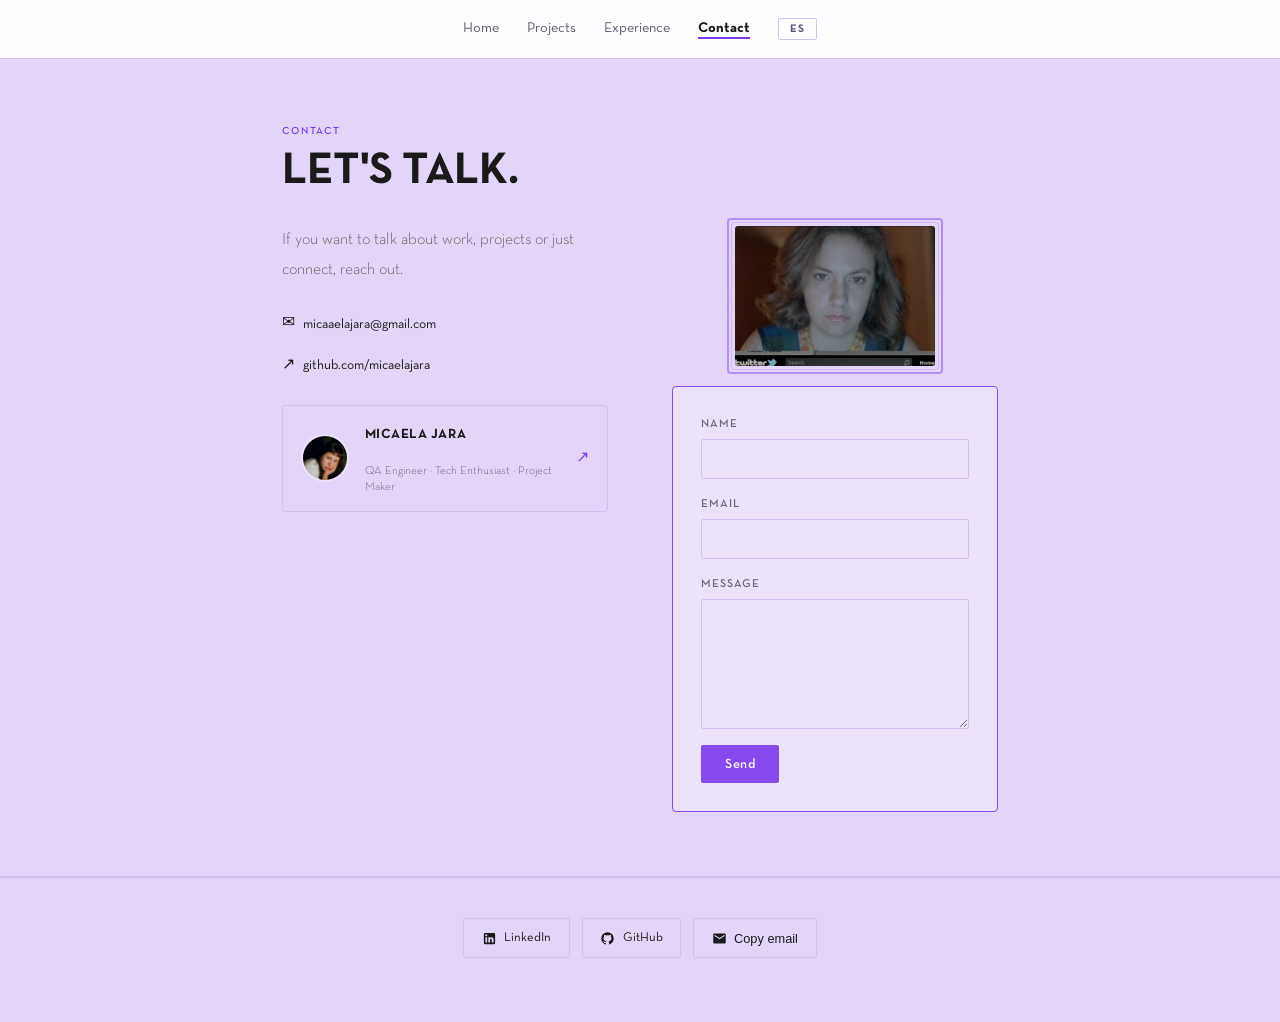
==== contacto/index.html @ 7b8012fb "Pasa a URLs limpias sin .html (/proyectos/, /experiencia/, /contacto/) Mueve cada página interna a s" ====
<!doctype html>
<html lang="es">
  <head>
    <meta charset="UTF-8" />
    <meta name="viewport" content="width=device-width, initial-scale=1.0" />
    <title>Contacto · Micaela Jara</title>
    <meta name="description" content="Contacto de Micaela Jara, QA Engineer disponible para trabajar." />

    <!-- Open Graph / LinkedIn -->
    <meta property="og:type" content="website" />
    <meta property="og:url" content="https://micaelajara.github.io/contacto/" />
    <meta property="og:title" content="Contacto · Micaela Jara" />
    <meta property="og:description" content="Formas de contacto de Micaela Jara, QA Engineer." />
    <meta property="og:image" content="https://micaelajara.github.io/img/preview.png" />
    <meta property="og:image:width" content="1200" />
    <meta property="og:image:height" content="630" />

    <!-- Twitter Card -->
    <meta name="twitter:card" content="summary_large_image" />
    <meta name="twitter:title" content="Contacto · Micaela Jara" />
    <meta name="twitter:description" content="Formas de contacto de Micaela Jara, QA Engineer." />
    <meta name="twitter:image" content="https://micaelajara.github.io/img/preview.png" />

    <!-- Google tag (gtag.js) -->
    <script
      async
      src="https://www.googletagmanager.com/gtag/js?id=G-QLTYKBB8N1"
    ></script>
    <script>
      window.dataLayer = window.dataLayer || [];
      function gtag() {
        dataLayer.push(arguments);
      }
      gtag("js", new Date());
      gtag("config", "G-QLTYKBB8N1");
    </script>

    <link rel="icon" type="image/svg+xml" href="/favicon.svg" />
    <link rel="manifest" href="/manifest.json" />
    <meta name="theme-color" content="#7c3aed" />
    <link rel="stylesheet" href="/styles.css" />
  </head>
  <body>
    <nav>
      <button class="hamburger" id="hamburger" aria-label="Menú">
        <span></span><span></span><span></span>
      </button>
      <ul class="nav-links" id="nav-links">
        <li>
          <a href="/" data-es="Home" data-en="Home" 
            >Home</a
          >
        </li>
        <li>
          <a
            href="/proyectos/"
            data-es="Proyectos"
            data-en="Projects"
            >Proyectos</a
          >
        </li>
        <li>
          <a
            href="/experiencia/"
            data-es="Experiencia"
            data-en="Experience"
            >Experiencia</a
          >
        </li>
        <li>
          <a
            href="/contacto/"
            data-es="Contacto"
            data-en="Contact"
            class="active"
            >Contacto</a
          >
        </li>
      </ul>
      <button class="lang-toggle" id="lang-btn">EN</button>
    </nav>
    <section id="contacto">
      <div class="container">
        <p class="section-eyebrow" data-es="Contacto" data-en="Contact">
          Contacto
        </p>
        <h2 class="section-title" data-es="Hablemos." data-en="Let's talk.">
          Hablemos.
        </h2>
        <div class="contact-grid">
          <div class="contact-intro">
            <p
              data-es="Si querés hablar de trabajo, proyectos o simplemente conectar, escribime."
              data-en="If you want to talk about work, projects or just connect, reach out."
            >
              Si querés hablar de trabajo, proyectos o simplemente conectar,
              escribime.
            </p>
            <div class="contact-links">
              <a href="mailto:micaaelajara@gmail.com" class="contact-link">
                <span>✉</span> micaaelajara@gmail.com
              </a>
              <a
                href="https://github.com/micaelajara"
                target="_blank"
                class="contact-link"
              >
                <span>↗</span> github.com/micaelajara
              </a>
            </div>
            <a
              href="https://linkedin.com/in/micaela-jara"
              target="_blank"
              class="li-card"
            >
              <img
                src="/img/micaela.jpg"
                alt="Micaela Jara"
                class="li-card-photo"
              />
              <div class="li-card-info">
                <p class="li-card-name">Micaela Jara</p>
                <p
                  class="li-card-title"
                  data-es="QA Engineer · Tech Enthusiast · Project Maker"
                  data-en="QA Engineer · Tech Enthusiast · Project Maker"
                >
                  QA Engineer · Tech Enthusiast · Project Maker
                </p>
              </div>
              <span class="li-card-arrow">↗</span>
            </a>
          </div>

          <div class="contact-right">
            <div class="projects-deco-wrap contact-deco-wrap">
              <img
                src="/img/hannah2.jpg"
                alt="All adventurous women do."
                class="projects-deco contact-deco"
              />
            </div>
            <form
              class="contact-form"
              id="contact-form"
              action="https://formspree.io/f/xwvdbgdr"
              method="POST"
            >
              <div class="form-group">
                <label
                  class="form-label"
                  for="name"
                  data-es="Nombre"
                  data-en="Name"
                  >Nombre</label
                >
                <input
                  class="form-input"
                  type="text"
                  id="name"
                  name="name"
                  required
                />
              </div>
              <div class="form-group">
                <label class="form-label" for="email">Email</label>
                <input
                  class="form-input"
                  type="email"
                  id="email"
                  name="email"
                  required
                />
              </div>
              <div class="form-group">
                <label
                  class="form-label"
                  for="message"
                  data-es="Mensaje"
                  data-en="Message"
                  >Mensaje</label
                >
                <textarea
                  class="form-textarea"
                  id="message"
                  name="message"
                  required
                ></textarea>
              </div>
              <button
                type="submit"
                class="form-submit"
                data-es="Enviar"
                data-en="Send"
              >
                Enviar
              </button>
              <div class="form-success" id="form-success">
                ¡Mensaje enviado! Te respondo pronto.
              </div>
            </form>
          </div>
          <!-- /contact-right -->
        </div>
      </div>
    </section>
    <hr class="divider" />
    <footer>
      <div class="footer-socials">
        <a
          href="https://linkedin.com/in/micaela-jara"
          target="_blank"
          class="social-btn"
        >
          <svg viewBox="0 0 24 24" fill="currentColor">
            <path
              d="M19 3A2 2 0 0 1 21 5V19A2 2 0 0 1 19 21H5A2 2 0 0 1 3 19V5A2 2 0 0 1 5 3H19M18.5 18.5V13.2A3.26 3.26 0 0 0 15.24 9.94C14.39 9.94 13.4 10.46 12.92 11.24V10.13H10.13V18.5H12.92V13.57A1.32 1.32 0 0 1 14.24 12.25A1.32 1.32 0 0 1 15.56 13.57V18.5H18.5M6.88 8.56A1.68 1.68 0 0 0 8.56 6.88C8.56 5.95 7.81 5.19 6.88 5.19A1.69 1.69 0 0 0 5.19 6.88C5.19 7.81 5.95 8.56 6.88 8.56M8.27 18.5V10.13H5.5V18.5H8.27Z"
            />
          </svg>
          <span>LinkedIn</span>
        </a>
        <a
          href="https://github.com/micaelajara"
          target="_blank"
          class="social-btn"
        >
          <svg viewBox="0 0 24 24" fill="currentColor">
            <path
              d="M12 2A10 10 0 0 0 2 12c0 4.42 2.87 8.17 6.84 9.5.5.08.66-.23.66-.5v-1.69c-2.77.6-3.36-1.34-3.36-1.34-.46-1.16-1.11-1.47-1.11-1.47-.91-.62.07-.6.07-.6 1 .07 1.53 1.03 1.53 1.03.87 1.52 2.34 1.07 2.91.83.09-.65.35-1.09.63-1.34-2.22-.25-4.55-1.11-4.55-4.92 0-1.11.38-2 1.03-2.71-.1-.25-.45-1.29.1-2.64 0 0 .84-.27 2.75 1.02.79-.22 1.65-.33 2.5-.33.85 0 1.71.11 2.5.33 1.91-1.29 2.75-1.02 2.75-1.02.55 1.35.2 2.39.1 2.64.65.71 1.03 1.6 1.03 2.71 0 3.82-2.34 4.66-4.57 4.91.36.31.69.92.69 1.85V21c0 .27.16.59.67.5C19.14 20.16 22 16.42 22 12A10 10 0 0 0 12 2Z"
            />
          </svg>
          <span>GitHub</span>
        </a>
        <button class="social-btn" id="copy-email-btn">
          <svg viewBox="0 0 24 24" fill="currentColor">
            <path
              d="M20 4H4c-1.1 0-2 .9-2 2v12c0 1.1.9 2 2 2h16c1.1 0 2-.9 2-2V6c0-1.1-.9-2-2-2zm0 4l-8 5-8-5V6l8 5 8-5v2z"
            />
          </svg>
          <span data-es="Copiar email" data-en="Copy email">Copiar email</span>
        </button>
      </div>
    </footer>

    <button class="scroll-top" id="scroll-top" aria-label="Volver arriba">
      ↑
    </button>
    <div class="copy-toast" id="copy-toast">¡Copiado!</div>
    <script src="/script.js"></script>
  </body>
</html>
---- styles.css ----
@font-face {
        font-family: "Neutraface Text";
        src: url("fonts/neutraface-text-light.otf") format("opentype");
        font-weight: 300;
        font-style: normal;
        font-display: swap;
      }
      @font-face {
        font-family: "Neutraface Text";
        src: url("fonts/neutraface-text-light-italic.otf") format("opentype");
        font-weight: 300;
        font-style: italic;
        font-display: swap;
      }
      @font-face {
        font-family: "Neutraface Text";
        src: url("fonts/neutraface-text-book.otf") format("opentype");
        font-weight: 400;
        font-style: normal;
        font-display: swap;
      }
      @font-face {
        font-family: "Neutraface Text";
        src: url("fonts/neutraface-text-book-italic.otf") format("opentype");
        font-weight: 400;
        font-style: italic;
        font-display: swap;
      }
      @font-face {
        font-family: "Neutraface Text";
        src: url("fonts/neutraface-text-demi.otf") format("opentype");
        font-weight: 600;
        font-style: normal;
        font-display: swap;
      }
      @font-face {
        font-family: "Neutraface Text";
        src: url("fonts/neutraface-text-demi-italic.otf") format("opentype");
        font-weight: 600;
        font-style: italic;
        font-display: swap;
      }
      @font-face {
        font-family: "Neutraface Text";
        src: url("fonts/neutraface-text-bold.otf") format("opentype");
        font-weight: 700;
        font-style: normal;
        font-display: swap;
      }
      @font-face {
        font-family: "Neutraface Text";
        src: url("fonts/neutraface-text-bold-italic.otf") format("opentype");
        font-weight: 700;
        font-style: italic;
        font-display: swap;
      }

      *,
      *::before,
      *::after {
        box-sizing: border-box;
        margin: 0;
        padding: 0;
      }

      :root {
        --bg: #e3d5f7;
        --bg-card: transparent;
        --text: #1a1a1a;
        --text-muted: #5f5870;
        --accent: #7c3aed;
        --accent-light: #ede4fb;
        --border: #d3bff0;
        --display: "Neutraface Text", system-ui, sans-serif;
        --sans: "Neutraface Text", system-ui, sans-serif;
      }

      html {
        scroll-behavior: smooth;
      }

      body {
        font-family: var(--sans);
        background: var(--bg);
        color: var(--text);
        line-height: 1.6;
      }

      /* NAV */
      nav {
        position: sticky;
        top: 0;
        z-index: 100;
        background: rgba(255, 255, 255, 0.95);
        backdrop-filter: blur(10px);
        border-bottom: 1px solid var(--border);
        padding: 1rem 2rem;
        display: flex;
        justify-content: center;
        align-items: center;
        gap: 1.75rem;
      }

      .nav-links {
        display: flex;
        gap: 1.75rem;
        list-style: none;
        align-items: center;
      }
      .nav-links a {
        font-size: 0.9rem;
        font-weight: 400;
        color: var(--text-muted);
        text-decoration: none;
        transition: color 0.2s;
      }
      .nav-links a:hover {
        color: var(--accent);
      }
      .nav-links a.active {
        color: var(--text);
        font-weight: 700;
        border-bottom: 2px solid var(--accent);
        padding-bottom: 2px;
      }

      .lang-toggle {
        font-family: var(--display);
        font-size: 0.7rem;
        font-weight: 700;
        letter-spacing: 0.1em;
        text-transform: uppercase;
        background: none;
        border: 1.5px solid var(--border);
        color: var(--text-muted);
        padding: 0.28rem 0.7rem;
        cursor: pointer;
        border-radius: 2px;
        transition: all 0.2s;
      }
      .lang-toggle:hover {
        border-color: var(--accent);
        color: var(--accent);
      }

      .lang-en {
        display: none;
      }
      body.en .lang-es {
        display: none;
      }
      body.en .lang-en {
        display: block;
      }

      /* HAMBURGER */
      .hamburger {
        display: none;
        flex-direction: column;
        gap: 5px;
        background: none;
        border: none;
        cursor: pointer;
        padding: 4px;
      }
      .hamburger span {
        display: block;
        width: 22px;
        height: 2px;
        background: var(--text);
        border-radius: 2px;
        transition: all 0.25s;
      }
      .hamburger.open span:nth-child(1) {
        transform: translateY(7px) rotate(45deg);
      }
      .hamburger.open span:nth-child(2) {
        opacity: 0;
      }
      .hamburger.open span:nth-child(3) {
        transform: translateY(-7px) rotate(-45deg);
      }

      /* MOBILE */
      @media (max-width: 640px) {
        nav {
          justify-content: space-between;
        }

        .hamburger {
          display: flex;
          background: var(--accent-light);
          border-radius: 10px;
          padding: 9px 10px;
        }

        .nav-links {
          display: none;
          flex-direction: column;
          gap: 0;
          position: absolute;
          top: 100%;
          left: 0;
          right: 0;
          background: var(--bg);
          border-bottom: 1px solid var(--border);
          padding: 0.5rem 0;
          z-index: 200;
        }
        .nav-links.open {
          display: flex;
        }
        .nav-links li {
          width: 100%;
        }
        .nav-links a {
          display: block;
          padding: 0.75rem 2rem;
          font-size: 0.82rem;
        }
        .lang-toggle {
          font-size: 0.7rem;
          background: var(--accent-light);
          border-color: transparent;
          border-radius: 10px;
        }

        .container {
          padding: 0 1rem;
        }
        section {
          padding: 1.5rem 0;
        }
        .section-eyebrow {
          margin-bottom: 0.2rem;
        }
        .section-title {
          font-size: clamp(1.1rem, 5.5vw, 1.6rem);
          margin-bottom: 1rem;
        }

        .projects-header {
          gap: 1rem;
          margin-bottom: 1.25rem;
        }
        .projects-deco-wrap {
          width: 95px;
        }
        .projects-deco {
          height: 70px;
        }

        .about-grid {
          gap: 1.25rem;
        }

        .project-card {
          padding: 1.25rem;
        }
        .project-header-row {
          gap: 0.35rem 1rem;
        }
        .project-highlights {
          margin-top: 0.65rem;
        }

        .stack-grid {
          grid-template-columns: repeat(2, 1fr);
        }

        .contact-grid {
          gap: 1.5rem;
        }
        .contact-links {
          margin-top: 0.75rem;
          gap: 0.65rem;
        }

        .divider {
          margin: 0;
        }

        footer {
          padding: 1.25rem 1rem;
        }
      }

      /* LAYOUT */
      .container {
        max-width: 780px;
        margin: 0 auto;
        padding: 0 2rem;
      }

      /* HERO */
      .hero {
        display: block;
      }

      .hero-wave {
        font-size: 2rem;
        line-height: 1;
        margin-bottom: 0.5rem;
      }

      .hero h1 {
        font-family: var(--display);
        font-size: clamp(2.4rem, 4.5vw, 3.4rem);
        font-weight: 700;
        line-height: 1.25;
        letter-spacing: -0.01em;
        color: var(--text);
        margin-bottom: 1.25rem;
      }

      .hero-links {
        display: flex;
        gap: 0.75rem;
        flex-wrap: wrap;
      }

      .about-links {
        margin-top: 2rem;
      }

      .btn {
        display: inline-flex;
        align-items: center;
        padding: 0.6rem 1.35rem;
        border-radius: 2px;
        font-size: 0.82rem;
        font-weight: 400;
        font-family: var(--sans);
        letter-spacing: 0.04em;
        text-decoration: none;
        transition: all 0.2s;
        border: 1.5px solid transparent;
      }
      .btn-primary {
        background: var(--accent);
        color: white;
        border-color: var(--accent);
      }
      .btn-primary:hover {
        background: #5b21b6;
        border-color: #5b21b6;
      }
      .btn-outline {
        background: transparent;
        color: var(--text);
        border-color: var(--border);
      }
      .btn-outline:hover {
        border-color: var(--accent);
        color: var(--accent);
      }

      /* DIVIDER */
      .divider {
        border: none;
        border-top: 1px solid var(--border);
      }

      /* SECTIONS */
      section {
        padding: 4rem 0;
      }

      .section-eyebrow {
        font-family: var(--display);
        font-size: 0.65rem;
        font-weight: 600;
        letter-spacing: 0.18em;
        text-transform: uppercase;
        color: var(--accent);
        margin-bottom: 0.5rem;
      }

      .section-title {
        font-family: var(--display);
        font-size: clamp(1.8rem, 4vw, 2.8rem);
        font-weight: 700;
        text-transform: uppercase;
        letter-spacing: -0.01em;
        color: var(--text);
        margin-bottom: 2rem;
        line-height: 1.05;
      }

      /* SOBRE MÍ */
      .about-grid {
        display: grid;
        grid-template-columns: 220px 1fr;
        gap: 3rem;
        align-items: start;
      }
      .about-grid-text-only {
        grid-template-columns: 1fr;
        max-width: 640px;
      }
      @media (max-width: 580px) {
        .about-grid {
          grid-template-columns: 1fr;
        }
      }

      .about-text {
        font-size: 1rem;
        font-weight: 300;
        color: #555;
        line-height: 1.85;
      }

      .about-text p + p {
        margin-top: 1rem;
      }

      .projects-grid {
        display: flex;
        flex-direction: column;
        gap: 1.25rem;
      }

      .project-card {
        width: 100%;
        background: var(--bg-card);
        border: 1px solid var(--border);
        border-radius: 3px;
        padding: 1.75rem;
        display: flex;
        flex-direction: column;
        gap: 0.85rem;
        transition:
          box-shadow 0.2s,
          border-color 0.2s;
        box-sizing: border-box;
      }
      .project-card:hover {
        box-shadow: 0 6px 24px rgba(180, 100, 100, 0.1);
        border-color: #b794f6;
      }

      .project-header-row {
        display: flex;
        align-items: baseline;
        justify-content: space-between;
        gap: 1rem 1.5rem;
        flex-wrap: wrap;
      }

      .project-tag {
        font-size: 0.66rem;
        font-weight: 400;
        letter-spacing: 0.08em;
        text-transform: uppercase;
        color: var(--accent);
        background: var(--accent-light);
        border: 1px solid #d4bdf5;
        padding: 0.2rem 0.65rem;
        border-radius: 2px;
        display: inline-block;
        width: fit-content;
      }
      .project-tag.culture {
        color: #5a7a4a;
        background: #f0f7ec;
        border-color: #c8e0be;
      }

      .project-title {
        font-family: var(--display);
        font-size: 1.15rem;
        font-weight: 700;
        text-transform: uppercase;
        letter-spacing: 0.01em;
        color: var(--text);
        line-height: 1.15;
      }
      .project-subtitle {
        font-size: 0.78rem;
        color: var(--text-muted);
        white-space: nowrap;
      }
      .project-desc {
        font-size: 0.86rem;
        color: #6b5e58;
        line-height: 1.75;
      }
      .project-highlights {
        list-style: none;
        display: flex;
        flex-direction: column;
        gap: 0.45rem;
      }
      .project-highlights li {
        font-size: 0.82rem;
        color: #6b5e58;
        padding-left: 1.1rem;
        position: relative;
        line-height: 1.5;
      }
      .project-highlights li::before {
        content: "";
        position: absolute;
        left: 0;
        top: 0.55em;
        width: 5px;
        height: 5px;
        border-radius: 50%;
        background: var(--accent);
      }

      .project-link {
        display: inline-block;
        margin-top: 0.85rem;
        font-size: 0.75rem;
        font-weight: 400;
        color: var(--accent);
        text-decoration: none;
        letter-spacing: 0.04em;
        transition: opacity 0.2s;
      }
      .project-link:hover {
        opacity: 0.7;
      }
      .project-links {
        display: flex;
        flex-wrap: wrap;
        gap: 0.5rem 1.25rem;
      }
      .project-links .project-link {
        margin-top: 0.85rem;
      }

      .project-tech {
        display: flex;
        flex-wrap: wrap;
        gap: 0.5rem;
        margin-top: 1rem;
      }
      .tech-tag {
        font-size: 0.7rem;
        font-weight: 400;
        color: var(--text-muted);
        border: 1px solid var(--border);
        padding: 0.2rem 0.65rem;
        border-radius: 2px;
      }

      /* STACK */
      .stack-group {
        margin-bottom: 2rem;
      }
      .stack-sublabel {
        font-size: 0.76rem;
        font-weight: 400;
        letter-spacing: 0.1em;
        text-transform: uppercase;
        color: var(--text-muted);
        margin-bottom: 0.9rem;
      }
      .stack-grid {
        display: grid;
        grid-template-columns: repeat(auto-fill, minmax(160px, 1fr));
        gap: 0.75rem;
      }
      .stack-card {
        position: relative;
        overflow: hidden;
        border: 1px solid var(--border);
        border-radius: 3px;
        padding: 1rem 1rem 0.85rem;
        cursor: default;
        transition:
          border-color 0.25s,
          box-shadow 0.25s;
        background: transparent;
      }
      .stack-card::after {
        content: "";
        position: absolute;
        inset: 0;
        background: var(--accent-light);
        transform: translateY(100%);
        transition: transform 0.28s cubic-bezier(0.4, 0, 0.2, 1);
        z-index: 0;
      }
      .stack-card:hover {
        border-color: var(--accent);
        box-shadow: 0 4px 16px rgba(180, 100, 100, 0.1);
      }
      .stack-card:hover::after {
        transform: translateY(0);
      }

      .stack-card-name {
        font-family: var(--display);
        font-size: 0.8rem;
        font-weight: 600;
        letter-spacing: 0.06em;
        text-transform: uppercase;
        color: var(--text);
        position: relative;
        z-index: 1;
        margin-bottom: 0.5rem;
        transition: color 0.25s;
      }
      .stack-card:hover .stack-card-name {
        color: var(--accent);
      }

      .stack-card-desc {
        font-size: 0.73rem;
        color: var(--text-muted);
        line-height: 1.45;
        position: relative;
        z-index: 1;
        max-height: 0;
        overflow: hidden;
        transition:
          max-height 0.28s ease,
          opacity 0.25s;
        opacity: 0;
      }
      .stack-card:hover .stack-card-desc {
        max-height: 7rem;
        opacity: 1;
      }

      @media (max-width: 640px) {
        .stack-grid {
          grid-template-columns: repeat(2, 1fr);
        }
      }

      /* CONTACTO */
      .contact-grid {
        display: grid;
        grid-template-columns: 1fr 1fr;
        gap: 4rem;
        align-items: start;
      }
      @media (max-width: 600px) {
        .contact-grid {
          grid-template-columns: 1fr;
          gap: 2rem;
        }
      }

      .contact-intro {
        font-size: 1rem;
        font-weight: 300;
        color: #555;
        line-height: 1.85;
      }
      .contact-intro p + p {
        margin-top: 1rem;
      }

      .contact-right {
        display: flex;
        flex-direction: column;
        gap: 1.25rem;
        align-items: center;
      }
      .contact-deco-wrap {
        width: 220px;
      }
      .contact-deco {
        width: 100%;
        height: 160px;
        object-fit: cover;
        object-position: center top;
        border-radius: 3px;
        display: block;
      }
      @media (max-width: 640px) {
        .contact-deco-wrap {
          width: 100%;
        }
        .contact-deco {
          height: 130px;
        }
      }
      .contact-right .contact-form {
        width: 100%;
      }

      .contact-links {
        display: flex;
        flex-direction: column;
        gap: 0.75rem;
        margin-top: 1.5rem;
      }
      .li-card {
        margin-top: 1.5rem;
        border: 1px solid var(--border);
        border-radius: 3px;
        padding: 1rem 1.1rem;
        display: flex;
        align-items: center;
        gap: 1rem;
        text-decoration: none;
        transition:
          border-color 0.2s,
          box-shadow 0.2s;
        background: transparent;
      }
      .li-card:hover {
        border-color: var(--accent);
        box-shadow: 0 4px 16px rgba(180, 100, 100, 0.09);
      }
      .li-card-photo {
        width: 48px;
        height: 48px;
        border-radius: 50%;
        object-fit: cover;
        object-position: top;
        flex-shrink: 0;
        border: 2px solid var(--accent-light);
      }
      .li-card-info {
        flex: 1;
        min-width: 0;
      }
      .li-card-name {
        font-family: var(--display);
        font-weight: 700;
        font-size: 0.85rem;
        letter-spacing: 0.04em;
        text-transform: uppercase;
        color: var(--text);
        margin-bottom: 0.2rem;
      }
      .li-card-title {
        font-size: 0.72rem;
        color: var(--text-muted);
        line-height: 1.4;
      }
      .li-card-arrow {
        font-size: 1rem;
        color: var(--accent);
        flex-shrink: 0;
        transition: transform 0.2s;
      }
      .li-card:hover .li-card-arrow {
        transform: translateX(3px);
      }

      .contact-link {
        display: inline-flex;
        align-items: center;
        gap: 0.5rem;
        font-size: 0.85rem;
        font-weight: 400;
        color: var(--text);
        text-decoration: none;
        transition: color 0.2s;
      }
      .contact-link:hover {
        color: var(--accent);
      }
      .contact-link span {
        font-size: 1rem;
      }

      .contact-form {
        display: flex;
        flex-direction: column;
        gap: 1rem;
        background: var(--accent-light);
        border: 1.5px solid var(--accent);
        border-radius: 4px;
        padding: 1.75rem;
        opacity: 0.9;
      }

      .form-group {
        display: flex;
        flex-direction: column;
        gap: 0.35rem;
      }

      .form-label {
        font-size: 0.72rem;
        font-weight: 600;
        letter-spacing: 0.08em;
        text-transform: uppercase;
        color: var(--text-muted);
      }

      .form-input,
      .form-textarea {
        width: 100%;
        padding: 0.75rem 1rem;
        border: 1.5px solid var(--border);
        border-radius: 2px;
        font-size: 0.9rem;
        font-family: var(--sans);
        background: transparent;
        color: var(--text);
        outline: none;
        transition: border-color 0.2s;
      }
      .form-input:focus,
      .form-textarea:focus {
        border-color: var(--accent);
      }
      .form-textarea {
        resize: vertical;
        min-height: 130px;
      }

      .form-submit {
        background: var(--accent);
        color: white;
        border: none;
        border-radius: 2px;
        padding: 0.75rem 1.5rem;
        font-size: 0.85rem;
        font-weight: 600;
        font-family: var(--sans);
        letter-spacing: 0.04em;
        cursor: pointer;
        transition: background 0.2s;
        align-self: flex-start;
      }
      .form-submit:hover {
        background: #5b21b6;
      }

      .form-success {
        display: none;
        background: #f0fdf4;
        border: 1px solid #bbf7d0;
        color: #15803d;
        padding: 0.85rem 1rem;
        border-radius: 2px;
        font-size: 0.87rem;
      }

      /* FOOTER */
      footer {
        border-top: 1px solid var(--border);
        padding: 2.5rem 2rem;
        text-align: center;
      }
      .footer-name {
        font-family: var(--display);
        font-weight: 700;
        font-size: 1.4rem;
        letter-spacing: 0.06em;
        text-transform: uppercase;
        color: var(--text);
        margin-bottom: 0.85rem;
      }

      /* OPEN TO WORK BADGE */
      .footer-badge {
        display: inline-flex;
        align-items: center;
        gap: 0.5rem;
        background: #f0faf2;
        border: 1px solid #a8d8b0;
        border-radius: 20px;
        padding: 0.3rem 0.85rem;
        font-size: 0.72rem;
        font-weight: 400;
        color: #3a7a48;
        text-decoration: none;
        margin-bottom: 1.5rem;
        transition:
          background 0.2s,
          box-shadow 0.2s;
        cursor: pointer;
      }
      .footer-badge:hover {
        background: #e0f5e4;
        box-shadow: 0 2px 8px rgba(60, 120, 70, 0.12);
      }
      /* SOCIAL BUTTONS */
      .footer-socials {
        display: flex;
        justify-content: center;
        gap: 0.75rem;
        margin-bottom: 1.5rem;
        flex-wrap: wrap;
      }
      .social-btn {
        display: inline-flex;
        align-items: center;
        gap: 0.45rem;
        padding: 0.55rem 1.1rem;
        border-radius: 2px;
        border: 1.5px solid var(--border);
        font-size: 0.8rem;
        font-weight: 400;
        color: var(--text);
        text-decoration: none;
        background: transparent;
        transition: all 0.22s;
        position: relative;
        overflow: hidden;
      }
      .social-btn::before {
        content: "";
        position: absolute;
        inset: 0;
        background: var(--accent);
        transform: scaleX(0);
        transform-origin: left;
        transition: transform 0.22s ease;
        z-index: 0;
      }
      .social-btn:hover::before {
        transform: scaleX(1);
      }
      .social-btn:hover {
        color: white;
        border-color: var(--accent);
      }
      .social-btn span {
        position: relative;
        z-index: 1;
      }
      .social-btn svg {
        position: relative;
        z-index: 1;
        width: 15px;
        height: 15px;
      }

      /* SCROLL TO TOP */
      .scroll-top {
        position: fixed;
        bottom: 1.5rem;
        right: 1.5rem;
        width: 40px;
        height: 40px;
        border-radius: 2px;
        background: var(--accent);
        color: white;
        border: none;
        font-size: 1.1rem;
        cursor: pointer;
        display: flex;
        align-items: center;
        justify-content: center;
        opacity: 0;
        pointer-events: none;
        transition:
          opacity 0.3s,
          transform 0.3s;
        transform: translateY(8px);
        z-index: 300;
      }
      .scroll-top.visible {
        opacity: 1;
        pointer-events: auto;
        transform: translateY(0);
      }
      .scroll-top:hover {
        background: #5b21b6;
      }

      /* PROJECTS HEADER */
      .projects-header {
        display: flex;
        align-items: center;
        justify-content: space-between;
        gap: 1.5rem;
        margin-bottom: 1.75rem;
      }
      .projects-deco-wrap {
        position: relative;
        display: inline-block;
        flex-shrink: 0;
        width: 200px;
      }
      .projects-deco-wrap::before {
        content: "";
        position: absolute;
        inset: -8px;
        border: 2px solid var(--accent);
        border-radius: 4px;
        opacity: 0.45;
        pointer-events: none;
      }
      .projects-deco-wrap::after {
        content: "";
        position: absolute;
        inset: -4px;
        border: 1px solid var(--accent);
        border-radius: 3px;
        opacity: 0.2;
        pointer-events: none;
      }
      .projects-deco {
        width: 100%;
        height: 140px;
        object-fit: cover;
        object-position: center top;
        border-radius: 3px;
        display: block;
        filter: grayscale(15%);
      }
      @media (max-width: 640px) {
        .projects-deco-wrap {
          width: 130px;
        }
        .projects-deco {
          height: 90px;
        }
      }

      /* FORMACIÓN */
      .formation-grid {
        display: grid;
        grid-template-columns: 220px 1fr;
        gap: 3rem;
        align-items: start;
      }
      @media (max-width: 640px) {
        .formation-grid {
          grid-template-columns: 1fr;
          gap: 1.5rem;
        }
      }
      .formation-sublabel {
        font-family: var(--display);
        font-size: 0.62rem;
        font-weight: 600;
        letter-spacing: 0.14em;
        text-transform: uppercase;
        color: var(--text-muted);
        margin-bottom: 1rem;
      }
      .formation-item {
        margin-bottom: 0.5rem;
      }
      .formation-title {
        font-family: var(--display);
        font-size: 0.95rem;
        font-weight: 700;
        text-transform: uppercase;
        letter-spacing: 0.02em;
        color: var(--text);
      }
      .formation-meta {
        font-size: 0.8rem;
        color: var(--text-muted);
        margin-top: 0.2rem;
      }
      .formation-pills {
        display: flex;
        flex-wrap: wrap;
        gap: 0.55rem;
      }
      .formation-pill {
        display: inline-flex;
        align-items: center;
        gap: 0.5rem;
        background: transparent;
        border: 1.5px solid var(--border);
        border-radius: 20px;
        padding: 0.3rem 0.85rem;
        font-size: 0.8rem;
        font-weight: 400;
        color: var(--text);
        transition:
          border-color 0.2s,
          color 0.2s;
      }
      .formation-pill:hover {
        border-color: var(--accent);
        color: var(--accent);
      }
      .pill-source {
        font-size: 0.68rem;
        font-weight: 600;
        color: var(--text-muted);
        background: var(--accent-light);
        border-radius: 10px;
        padding: 0.1rem 0.45rem;
        letter-spacing: 0.03em;
      }

      /* CÓMO TRABAJO — MANIFESTO */
      .manifesto-grid {
        display: grid;
        grid-template-columns: repeat(2, 1fr);
        gap: 1.25rem;
      }
      @media (max-width: 640px) {
        .manifesto-grid {
          grid-template-columns: 1fr;
          gap: 0.85rem;
        }
      }
      .manifesto-card {
        border: 1.5px solid var(--border);
        border-radius: 3px;
        padding: 1.5rem;
        position: relative;
        transition:
          border-color 0.2s,
          box-shadow 0.2s;
      }
      .manifesto-card:hover {
        border-color: var(--accent);
        box-shadow: 0 2px 12px rgba(201, 107, 107, 0.08);
      }
      .manifesto-num {
        font-family: var(--display);
        font-size: 0.68rem;
        font-weight: 600;
        letter-spacing: 0.12em;
        color: var(--accent);
        opacity: 0.6;
        display: block;
        margin-bottom: 0.75rem;
      }
      .manifesto-title {
        font-family: var(--display);
        font-size: 0.92rem;
        font-weight: 700;
        text-transform: uppercase;
        letter-spacing: 0.03em;
        color: var(--text);
        margin-bottom: 0.65rem;
        line-height: 1.25;
      }
      .manifesto-desc {
        font-size: 0.87rem;
        color: var(--text-muted);
        line-height: 1.65;
      }

      /* PROJECT CALLOUT */
      .project-callout {
        margin-top: 1rem;
        padding: 0.75rem 1rem;
        background: var(--accent-light);
        border-radius: 4px;
      }
      .callout-label {
        font-family: var(--display);
        font-size: 0.6rem;
        font-weight: 600;
        letter-spacing: 0.14em;
        text-transform: uppercase;
        color: var(--accent);
        display: block;
        margin-bottom: 0.35rem;
      }
      .project-callout p {
        font-size: 0.83rem;
        color: #555;
        line-height: 1.6;
      }

      /* CUSTOM CURSOR */
      @media (hover: hover) {
        * {
          cursor: none !important;
        }
        .cursor-dot {
          position: fixed;
          width: 14px;
          height: 14px;
          background: #1a1a1a;
          border-radius: 50%;
          pointer-events: none;
          z-index: 9999;
          transform: translate(-50%, -50%);
          opacity: 0;
          transition:
            opacity 0.2s,
            width 0.18s ease,
            height 0.18s ease;
        }
        .cursor-dot.visible {
          opacity: 0.75;
        }
        .cursor-dot.expanded {
          width: 36px;
          height: 36px;
          opacity: 0.12;
        }
      }

      /* REVEAL ANIMATIONS */
      .reveal {
        opacity: 0;
        transform: translateY(16px);
        transition:
          opacity 0.55s ease,
          transform 0.55s ease;
      }
      .reveal.visible {
        opacity: 1;
        transform: translateY(0);
      }

      /* HERO — split screen */
      .hero-split {
        display: grid;
        grid-template-columns: 1.15fr 0.85fr;
        min-height: 88vh;
      }
      .hero-half {
        position: relative;
        display: flex;
        align-items: center;
        min-width: 0;
      }
      .hero-half-content {
        justify-content: center;
        padding: 3rem 2rem 3rem 3.5rem;
      }
      .hero-half-visual {
        background: var(--bg);
        justify-content: center;
        overflow: hidden;
        padding: 3rem 2rem;
        position: relative;
      }

      .hero-scroll-cue {
        position: absolute;
        left: 50%;
        bottom: 1.25rem;
        transform: translateX(-50%);
        display: flex;
        align-items: center;
        gap: 0.4rem;
        background: none;
        border: none;
        cursor: pointer;
        font-family: var(--sans);
        font-size: 0.82rem;
        font-weight: 400;
        letter-spacing: 0.04em;
        color: var(--text-muted);
        z-index: 3;
        transition: color 0.2s;
      }
      .hero-scroll-cue:hover {
        color: var(--accent);
      }
      .hero-scroll-arrow {
        animation: hero-scroll-bounce 1.6s ease-in-out infinite;
      }
      @keyframes hero-scroll-bounce {
        0%,
        100% {
          transform: translateY(0);
        }
        50% {
          transform: translateY(4px);
        }
      }
      .hero-content-inner {
        max-width: 560px;
        width: 100%;
      }

      .hero-snoopy-wrap {
        position: relative;
        z-index: 2;
        width: 90%;
        max-width: 480px;
      }
      .hero-snoopy-wrap img {
        width: 100%;
        height: auto;
        object-fit: contain;
        display: block;
      }

      @media (max-width: 640px) {
        .hero-split {
          grid-template-columns: 1fr;
          min-height: 0;
        }
        .hero-half-visual {
          padding: 1rem 1.5rem 2.5rem;
          min-height: 260px;
        }
        .hero-half-content {
          padding: 2rem 1.25rem 1rem;
        }
        .hero-snoopy-wrap {
          max-width: 280px;
        }
        .hero h1 {
          font-size: clamp(1.8rem, 7vw, 2.4rem);
          margin-bottom: 0.65rem;
        }
      }

      /* COMO TRABAJO — lupa al lado del título */
      .manifesto-heading {
        display: flex;
        align-items: center;
        gap: 2rem;
        margin-bottom: 2rem;
      }
      .manifesto-magnify-wrap {
        position: relative;
        display: inline-block;
        flex-shrink: 0;
        width: 120px;
      }
      .manifesto-magnify-wrap::before {
        content: "";
        position: absolute;
        inset: -8px;
        border: 2px solid var(--accent);
        border-radius: 4px;
        opacity: 0.5;
        pointer-events: none;
      }
      .manifesto-magnify-wrap::after {
        content: "";
        position: absolute;
        inset: -4px;
        border: 1px solid var(--accent);
        border-radius: 3px;
        opacity: 0.22;
        pointer-events: none;
      }
      .manifesto-magnify-wrap img {
        width: 100%;
        display: block;
        border-radius: 3px;
      }

      @media (max-width: 600px) {
        .manifesto-magnify-wrap {
          display: none;
        }
        .manifesto-heading {
          margin-bottom: 1rem;
        }
      }

      /* MANIFESTO CARDS INCLINADAS */
      .manifesto-card:hover {
        transform: translateY(-3px);
      }

      /* FOOTER FIN retro */
      .footer-fin {
        font-family: Georgia, "Times New Roman", serif;
        font-style: italic;
        font-size: 3.8rem;
        font-weight: 900;
        color: var(--text);
        letter-spacing: -0.02em;
        line-height: 1;
        margin-bottom: 1.5rem;
        text-shadow:
          2px 2px 0 var(--accent),
          -1px -1px 0 rgba(70, 165, 170, 0.45),
          4px 4px 10px rgba(0, 0, 0, 0.07);
      }
      body.dark .footer-fin {
        text-shadow:
          2px 2px 0 var(--accent),
          -1px -1px 0 rgba(70, 165, 170, 0.5),
          4px 4px 10px rgba(0, 0, 0, 0.3);
      }

      /* COPY TOAST */
      .copy-toast {
        position: fixed;
        bottom: 4.5rem;
        right: 1.5rem;
        background: #1a1a1a;
        color: white;
        font-size: 0.75rem;
        padding: 0.4rem 0.85rem;
        border-radius: 2px;
        opacity: 0;
        pointer-events: none;
        transition: opacity 0.3s;
        z-index: 300;
      }
      .copy-toast.show {
        opacity: 1;
      }
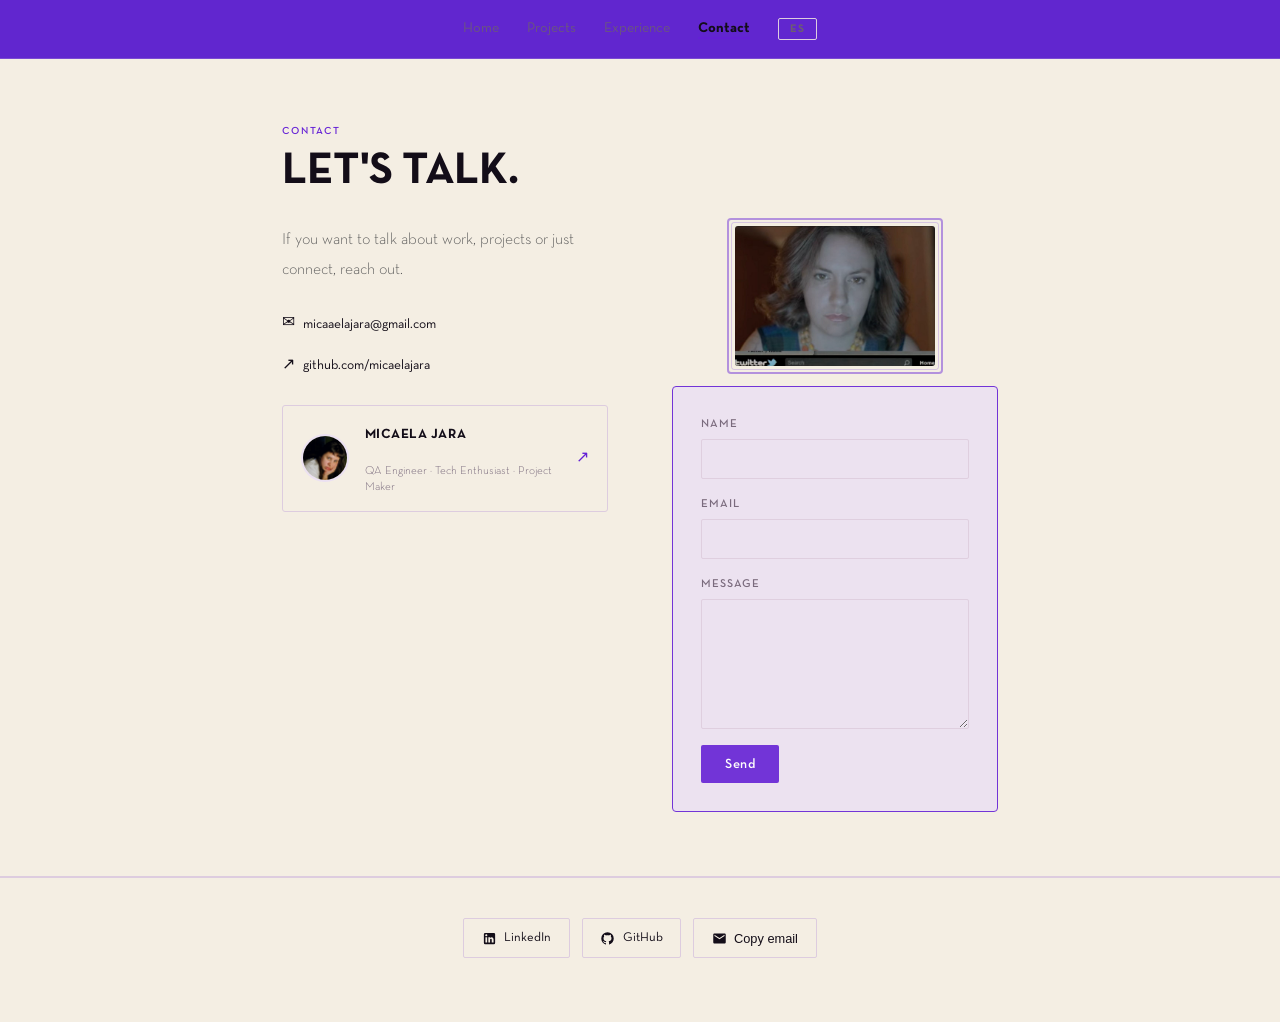
==== commit 88d59440: "Rediseño visual: paleta violeta/magenta y letras recortadas en el hero Nueva identidad visual del si" ====
--- a/contacto/index.html
+++ b/contacto/index.html
@@ -37,7 +37,7 @@
 
     <link rel="icon" type="image/svg+xml" href="/favicon.svg" />
     <link rel="manifest" href="/manifest.json" />
-    <meta name="theme-color" content="#7c3aed" />
+    <meta name="theme-color" content="#5b1ecf" />
     <link rel="stylesheet" href="/styles.css" />
   </head>
   <body>
--- a/styles.css
+++ b/styles.css
@@ -64,13 +64,16 @@
       }
 
       :root {
-        --bg: #e3d5f7;
+        --bg: #f4eee3;
         --bg-card: transparent;
-        --text: #1a1a1a;
-        --text-muted: #5f5870;
-        --accent: #7c3aed;
-        --accent-light: #ede4fb;
-        --border: #d3bff0;
+        --text: #130d18;
+        --text-muted: #6d5d72;
+        --accent: #6420d6;
+        --accent-light: #ece1f2;
+        --border: #ddccdf;
+        --pop: #d61fb0;
+        --violet: #5b1ecf;
+        --cream: #f4eee3;
         --display: "Neutraface Text", system-ui, sans-serif;
         --sans: "Neutraface Text", system-ui, sans-serif;
       }
@@ -91,14 +94,38 @@
         position: sticky;
         top: 0;
         z-index: 100;
-        background: rgba(255, 255, 255, 0.95);
+        background: rgba(91, 30, 207, 0.96);
         backdrop-filter: blur(10px);
-        border-bottom: 1px solid var(--border);
+        border-bottom: 1px solid rgba(244, 238, 227, 0.18);
         padding: 1rem 2rem;
         display: flex;
         justify-content: center;
         align-items: center;
         gap: 1.75rem;
+      }
+
+      @media (min-width: 641px) {
+        .nav-links a {
+          color: var(--cream);
+          opacity: 0.85;
+        }
+        .nav-links a:hover {
+          color: var(--cream);
+          opacity: 1;
+        }
+        .nav-links a.active {
+          color: var(--cream);
+          opacity: 1;
+          border-bottom-color: var(--pop);
+        }
+        .lang-toggle {
+          color: var(--cream);
+          border-color: rgba(244, 238, 227, 0.5);
+        }
+        .lang-toggle:hover {
+          border-color: var(--cream);
+          color: var(--cream);
+        }
       }
 
       .nav-links {
@@ -418,26 +445,21 @@
       .projects-grid {
         display: flex;
         flex-direction: column;
-        gap: 1.25rem;
+        gap: 0;
+        border-top: 1px solid var(--border);
       }
 
       .project-card {
         width: 100%;
-        background: var(--bg-card);
-        border: 1px solid var(--border);
-        border-radius: 3px;
-        padding: 1.75rem;
+        background: transparent;
+        border: none;
+        border-bottom: 1px solid var(--border);
+        border-radius: 0;
+        padding: 2rem 0;
         display: flex;
         flex-direction: column;
         gap: 0.85rem;
-        transition:
-          box-shadow 0.2s,
-          border-color 0.2s;
         box-sizing: border-box;
-      }
-      .project-card:hover {
-        box-shadow: 0 6px 24px rgba(180, 100, 100, 0.1);
-        border-color: #b794f6;
       }
 
       .project-header-row {
@@ -449,22 +471,19 @@
       }
 
       .project-tag {
-        font-size: 0.66rem;
-        font-weight: 400;
-        letter-spacing: 0.08em;
+        font-size: 0.72rem;
+        font-weight: 700;
+        letter-spacing: 0.07em;
         text-transform: uppercase;
         color: var(--accent);
-        background: var(--accent-light);
-        border: 1px solid #d4bdf5;
-        padding: 0.2rem 0.65rem;
-        border-radius: 2px;
+        background: none;
+        border: none;
+        padding: 0;
         display: inline-block;
         width: fit-content;
       }
       .project-tag.culture {
-        color: #5a7a4a;
-        background: #f0f7ec;
-        border-color: #c8e0be;
+        color: #2f8f5b;
       }
 
       .project-title {
@@ -1089,40 +1108,24 @@
       .manifesto-grid {
         display: grid;
         grid-template-columns: repeat(2, 1fr);
-        gap: 1.25rem;
+        gap: 2rem 2.5rem;
       }
       @media (max-width: 640px) {
         .manifesto-grid {
           grid-template-columns: 1fr;
-          gap: 0.85rem;
+          gap: 1.5rem;
         }
       }
       .manifesto-card {
-        border: 1.5px solid var(--border);
-        border-radius: 3px;
-        padding: 1.5rem;
-        position: relative;
-        transition:
-          border-color 0.2s,
-          box-shadow 0.2s;
-      }
-      .manifesto-card:hover {
-        border-color: var(--accent);
-        box-shadow: 0 2px 12px rgba(201, 107, 107, 0.08);
+        border: none;
+        padding: 0;
       }
       .manifesto-num {
-        font-family: var(--display);
-        font-size: 0.68rem;
-        font-weight: 600;
-        letter-spacing: 0.12em;
-        color: var(--accent);
-        opacity: 0.6;
-        display: block;
-        margin-bottom: 0.75rem;
+        display: none;
       }
       .manifesto-title {
         font-family: var(--display);
-        font-size: 0.92rem;
+        font-size: 1.05rem;
         font-weight: 700;
         text-transform: uppercase;
         letter-spacing: 0.03em;
@@ -1138,24 +1141,24 @@
 
       /* PROJECT CALLOUT */
       .project-callout {
-        margin-top: 1rem;
-        padding: 0.75rem 1rem;
-        background: var(--accent-light);
-        border-radius: 4px;
+        margin-top: 0.5rem;
+        padding-top: 0.85rem;
+        border-top: 1px solid var(--border);
       }
       .callout-label {
         font-family: var(--display);
         font-size: 0.6rem;
-        font-weight: 600;
+        font-weight: 700;
         letter-spacing: 0.14em;
         text-transform: uppercase;
-        color: var(--accent);
+        color: var(--pop);
         display: block;
         margin-bottom: 0.35rem;
       }
       .project-callout p {
         font-size: 0.83rem;
-        color: #555;
+        color: var(--text);
+        font-style: italic;
         line-height: 1.6;
       }
 
@@ -1390,3 +1393,85 @@
       .copy-toast.show {
         opacity: 1;
       }
+
+      /* ---------- NEW HERO (letras recortadas + foto) ---------- */
+      .hero-split {
+        background: var(--violet);
+      }
+      .hero-half-visual {
+        background: transparent;
+      }
+
+      .cutout-title {
+        display: flex;
+        flex-wrap: wrap;
+        gap: 2px;
+        margin: 0 0 18px;
+      }
+      .cutout-letter {
+        display: block;
+        height: clamp(34px, 5.5vw, 58px);
+        width: auto;
+        margin: 0 -0.1em;
+        filter: drop-shadow(0 3px 4px rgba(19, 13, 24, 0.45));
+      }
+
+      .hero-fact-line {
+        margin: 0 0 18px;
+        font-family: var(--display);
+        font-weight: 700;
+        font-size: clamp(1.1rem, 2.2vw, 1.4rem);
+        line-height: 1.35;
+        color: var(--cream);
+      }
+
+      .hero-location-line {
+        display: flex;
+        align-items: center;
+        gap: 8px;
+        margin: 0 0 26px;
+        font-family: var(--display);
+        font-size: 1.05rem;
+        color: var(--cream);
+        opacity: 0.9;
+      }
+      .hero-location-line img {
+        width: 22px;
+        height: 22px;
+        object-fit: contain;
+      }
+
+      .hero-split .btn-primary {
+        background: var(--pop);
+        border-color: var(--pop);
+        color: var(--cream);
+      }
+      .hero-split .btn-primary:hover {
+        background: #f02fb0;
+        border-color: #f02fb0;
+      }
+
+      .hero-photo-circle {
+        width: clamp(200px, 26vw, 300px);
+        aspect-ratio: 1;
+        border-radius: 50%;
+        overflow: hidden;
+        border: 4px solid var(--cream);
+        box-shadow: 0 14px 30px -10px rgba(19, 13, 24, 0.5);
+      }
+      .hero-photo-circle img {
+        width: 100%;
+        height: 100%;
+        object-fit: cover;
+        filter: grayscale(0.5) contrast(1.05);
+        display: block;
+      }
+
+      @media (max-width: 640px) {
+        .hero-location-line {
+          justify-content: center;
+        }
+        .cutout-title {
+          justify-content: center;
+        }
+      }
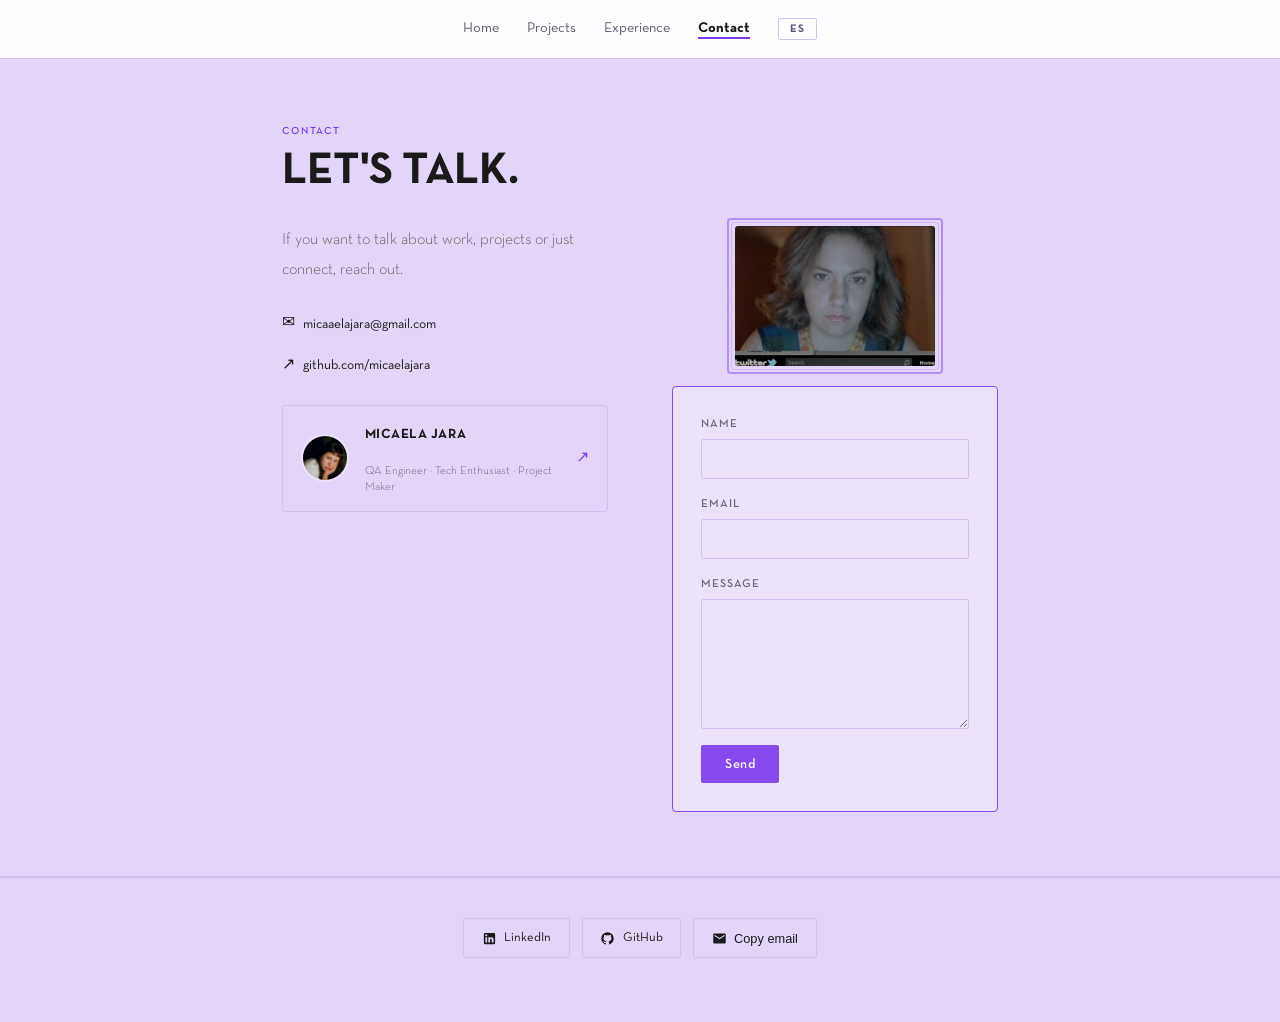
==== commit d574b543: "Revert "Rediseño visual: paleta violeta/magenta y letras recortadas en el hero" This reverts commit " ====
--- a/contacto/index.html
+++ b/contacto/index.html
@@ -37,7 +37,7 @@
 
     <link rel="icon" type="image/svg+xml" href="/favicon.svg" />
     <link rel="manifest" href="/manifest.json" />
-    <meta name="theme-color" content="#5b1ecf" />
+    <meta name="theme-color" content="#7c3aed" />
     <link rel="stylesheet" href="/styles.css" />
   </head>
   <body>
--- a/styles.css
+++ b/styles.css
@@ -64,16 +64,13 @@
       }
 
       :root {
-        --bg: #f4eee3;
+        --bg: #e3d5f7;
         --bg-card: transparent;
-        --text: #130d18;
-        --text-muted: #6d5d72;
-        --accent: #6420d6;
-        --accent-light: #ece1f2;
-        --border: #ddccdf;
-        --pop: #d61fb0;
-        --violet: #5b1ecf;
-        --cream: #f4eee3;
+        --text: #1a1a1a;
+        --text-muted: #5f5870;
+        --accent: #7c3aed;
+        --accent-light: #ede4fb;
+        --border: #d3bff0;
         --display: "Neutraface Text", system-ui, sans-serif;
         --sans: "Neutraface Text", system-ui, sans-serif;
       }
@@ -94,38 +91,14 @@
         position: sticky;
         top: 0;
         z-index: 100;
-        background: rgba(91, 30, 207, 0.96);
+        background: rgba(255, 255, 255, 0.95);
         backdrop-filter: blur(10px);
-        border-bottom: 1px solid rgba(244, 238, 227, 0.18);
+        border-bottom: 1px solid var(--border);
         padding: 1rem 2rem;
         display: flex;
         justify-content: center;
         align-items: center;
         gap: 1.75rem;
-      }
-
-      @media (min-width: 641px) {
-        .nav-links a {
-          color: var(--cream);
-          opacity: 0.85;
-        }
-        .nav-links a:hover {
-          color: var(--cream);
-          opacity: 1;
-        }
-        .nav-links a.active {
-          color: var(--cream);
-          opacity: 1;
-          border-bottom-color: var(--pop);
-        }
-        .lang-toggle {
-          color: var(--cream);
-          border-color: rgba(244, 238, 227, 0.5);
-        }
-        .lang-toggle:hover {
-          border-color: var(--cream);
-          color: var(--cream);
-        }
       }
 
       .nav-links {
@@ -445,21 +418,26 @@
       .projects-grid {
         display: flex;
         flex-direction: column;
-        gap: 0;
-        border-top: 1px solid var(--border);
+        gap: 1.25rem;
       }
 
       .project-card {
         width: 100%;
-        background: transparent;
-        border: none;
-        border-bottom: 1px solid var(--border);
-        border-radius: 0;
-        padding: 2rem 0;
+        background: var(--bg-card);
+        border: 1px solid var(--border);
+        border-radius: 3px;
+        padding: 1.75rem;
         display: flex;
         flex-direction: column;
         gap: 0.85rem;
+        transition:
+          box-shadow 0.2s,
+          border-color 0.2s;
         box-sizing: border-box;
+      }
+      .project-card:hover {
+        box-shadow: 0 6px 24px rgba(180, 100, 100, 0.1);
+        border-color: #b794f6;
       }
 
       .project-header-row {
@@ -471,19 +449,22 @@
       }
 
       .project-tag {
-        font-size: 0.72rem;
-        font-weight: 700;
-        letter-spacing: 0.07em;
+        font-size: 0.66rem;
+        font-weight: 400;
+        letter-spacing: 0.08em;
         text-transform: uppercase;
         color: var(--accent);
-        background: none;
-        border: none;
-        padding: 0;
+        background: var(--accent-light);
+        border: 1px solid #d4bdf5;
+        padding: 0.2rem 0.65rem;
+        border-radius: 2px;
         display: inline-block;
         width: fit-content;
       }
       .project-tag.culture {
-        color: #2f8f5b;
+        color: #5a7a4a;
+        background: #f0f7ec;
+        border-color: #c8e0be;
       }
 
       .project-title {
@@ -1108,24 +1089,40 @@
       .manifesto-grid {
         display: grid;
         grid-template-columns: repeat(2, 1fr);
-        gap: 2rem 2.5rem;
+        gap: 1.25rem;
       }
       @media (max-width: 640px) {
         .manifesto-grid {
           grid-template-columns: 1fr;
-          gap: 1.5rem;
+          gap: 0.85rem;
         }
       }
       .manifesto-card {
-        border: none;
-        padding: 0;
+        border: 1.5px solid var(--border);
+        border-radius: 3px;
+        padding: 1.5rem;
+        position: relative;
+        transition:
+          border-color 0.2s,
+          box-shadow 0.2s;
+      }
+      .manifesto-card:hover {
+        border-color: var(--accent);
+        box-shadow: 0 2px 12px rgba(201, 107, 107, 0.08);
       }
       .manifesto-num {
-        display: none;
+        font-family: var(--display);
+        font-size: 0.68rem;
+        font-weight: 600;
+        letter-spacing: 0.12em;
+        color: var(--accent);
+        opacity: 0.6;
+        display: block;
+        margin-bottom: 0.75rem;
       }
       .manifesto-title {
         font-family: var(--display);
-        font-size: 1.05rem;
+        font-size: 0.92rem;
         font-weight: 700;
         text-transform: uppercase;
         letter-spacing: 0.03em;
@@ -1141,24 +1138,24 @@
 
       /* PROJECT CALLOUT */
       .project-callout {
-        margin-top: 0.5rem;
-        padding-top: 0.85rem;
-        border-top: 1px solid var(--border);
+        margin-top: 1rem;
+        padding: 0.75rem 1rem;
+        background: var(--accent-light);
+        border-radius: 4px;
       }
       .callout-label {
         font-family: var(--display);
         font-size: 0.6rem;
-        font-weight: 700;
+        font-weight: 600;
         letter-spacing: 0.14em;
         text-transform: uppercase;
-        color: var(--pop);
+        color: var(--accent);
         display: block;
         margin-bottom: 0.35rem;
       }
       .project-callout p {
         font-size: 0.83rem;
-        color: var(--text);
-        font-style: italic;
+        color: #555;
         line-height: 1.6;
       }
 
@@ -1393,85 +1390,3 @@
       .copy-toast.show {
         opacity: 1;
       }
-
-      /* ---------- NEW HERO (letras recortadas + foto) ---------- */
-      .hero-split {
-        background: var(--violet);
-      }
-      .hero-half-visual {
-        background: transparent;
-      }
-
-      .cutout-title {
-        display: flex;
-        flex-wrap: wrap;
-        gap: 2px;
-        margin: 0 0 18px;
-      }
-      .cutout-letter {
-        display: block;
-        height: clamp(34px, 5.5vw, 58px);
-        width: auto;
-        margin: 0 -0.1em;
-        filter: drop-shadow(0 3px 4px rgba(19, 13, 24, 0.45));
-      }
-
-      .hero-fact-line {
-        margin: 0 0 18px;
-        font-family: var(--display);
-        font-weight: 700;
-        font-size: clamp(1.1rem, 2.2vw, 1.4rem);
-        line-height: 1.35;
-        color: var(--cream);
-      }
-
-      .hero-location-line {
-        display: flex;
-        align-items: center;
-        gap: 8px;
-        margin: 0 0 26px;
-        font-family: var(--display);
-        font-size: 1.05rem;
-        color: var(--cream);
-        opacity: 0.9;
-      }
-      .hero-location-line img {
-        width: 22px;
-        height: 22px;
-        object-fit: contain;
-      }
-
-      .hero-split .btn-primary {
-        background: var(--pop);
-        border-color: var(--pop);
-        color: var(--cream);
-      }
-      .hero-split .btn-primary:hover {
-        background: #f02fb0;
-        border-color: #f02fb0;
-      }
-
-      .hero-photo-circle {
-        width: clamp(200px, 26vw, 300px);
-        aspect-ratio: 1;
-        border-radius: 50%;
-        overflow: hidden;
-        border: 4px solid var(--cream);
-        box-shadow: 0 14px 30px -10px rgba(19, 13, 24, 0.5);
-      }
-      .hero-photo-circle img {
-        width: 100%;
-        height: 100%;
-        object-fit: cover;
-        filter: grayscale(0.5) contrast(1.05);
-        display: block;
-      }
-
-      @media (max-width: 640px) {
-        .hero-location-line {
-          justify-content: center;
-        }
-        .cutout-title {
-          justify-content: center;
-        }
-      }
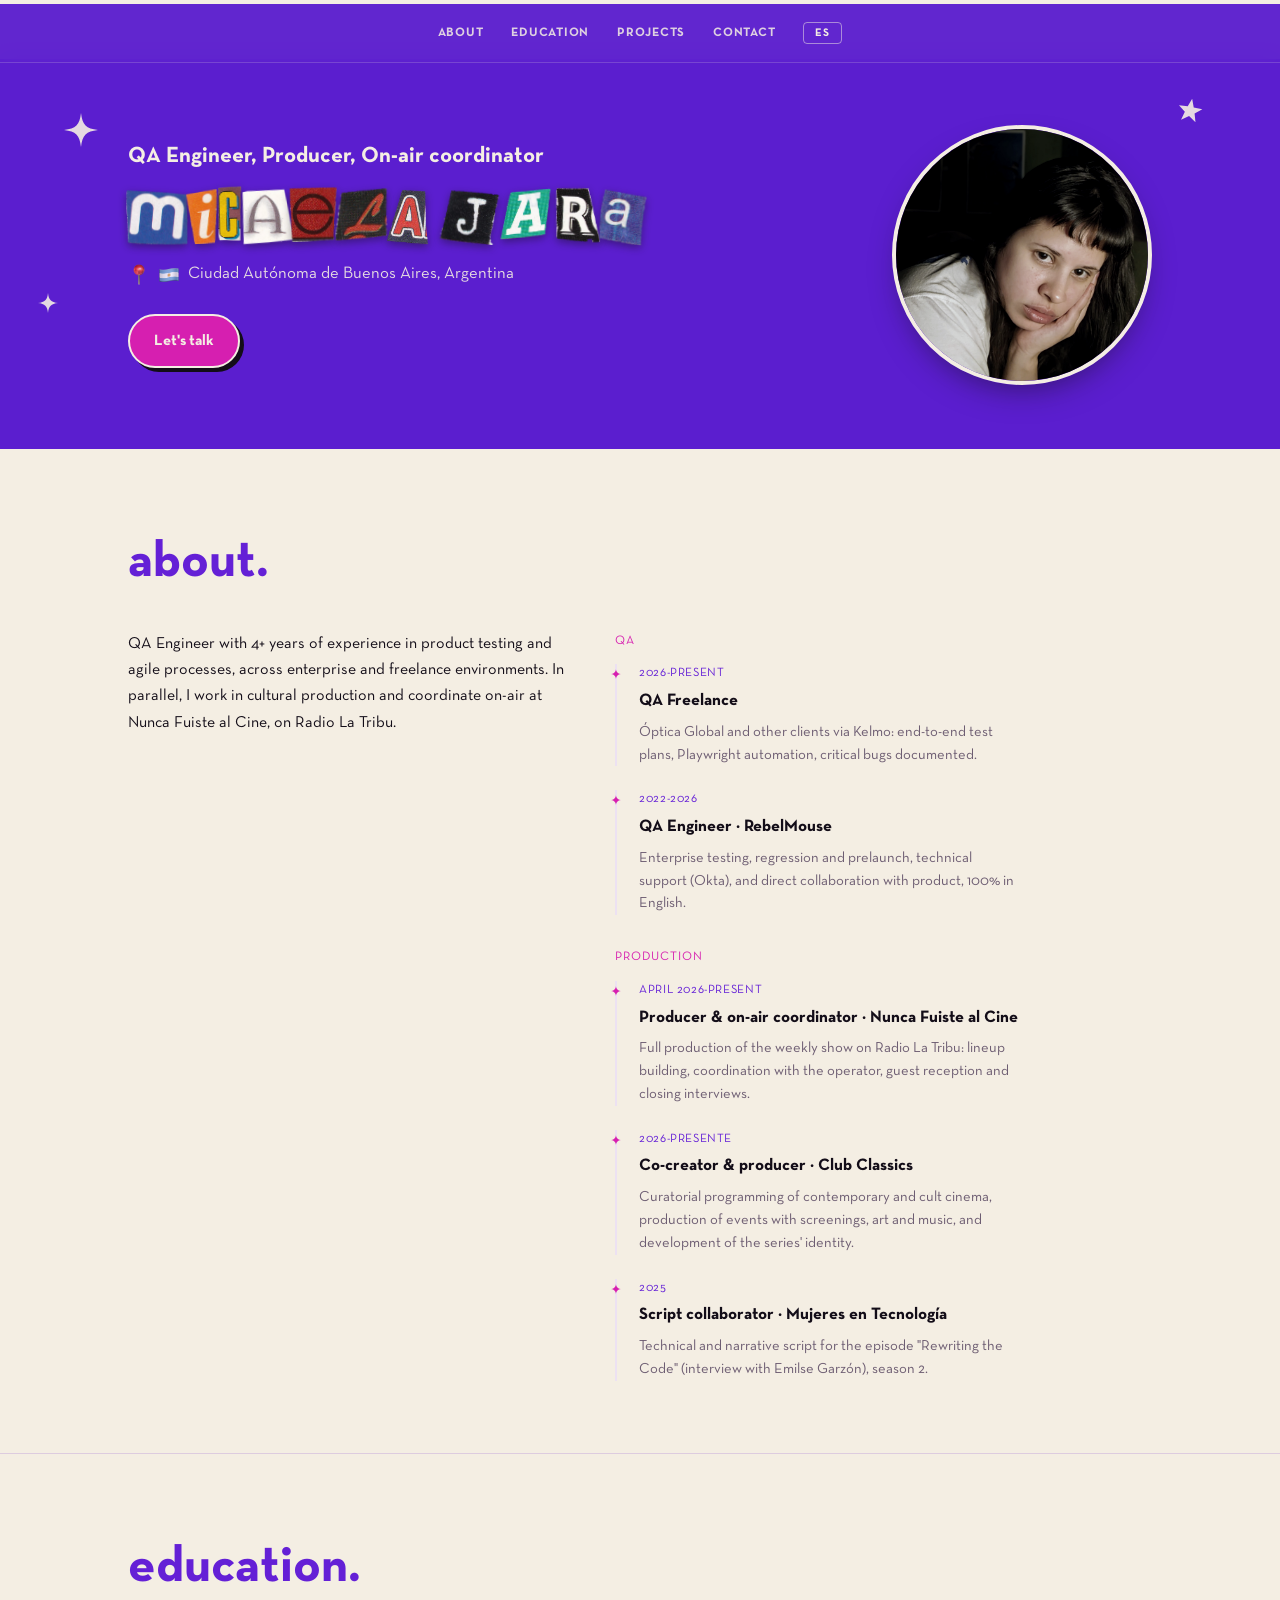
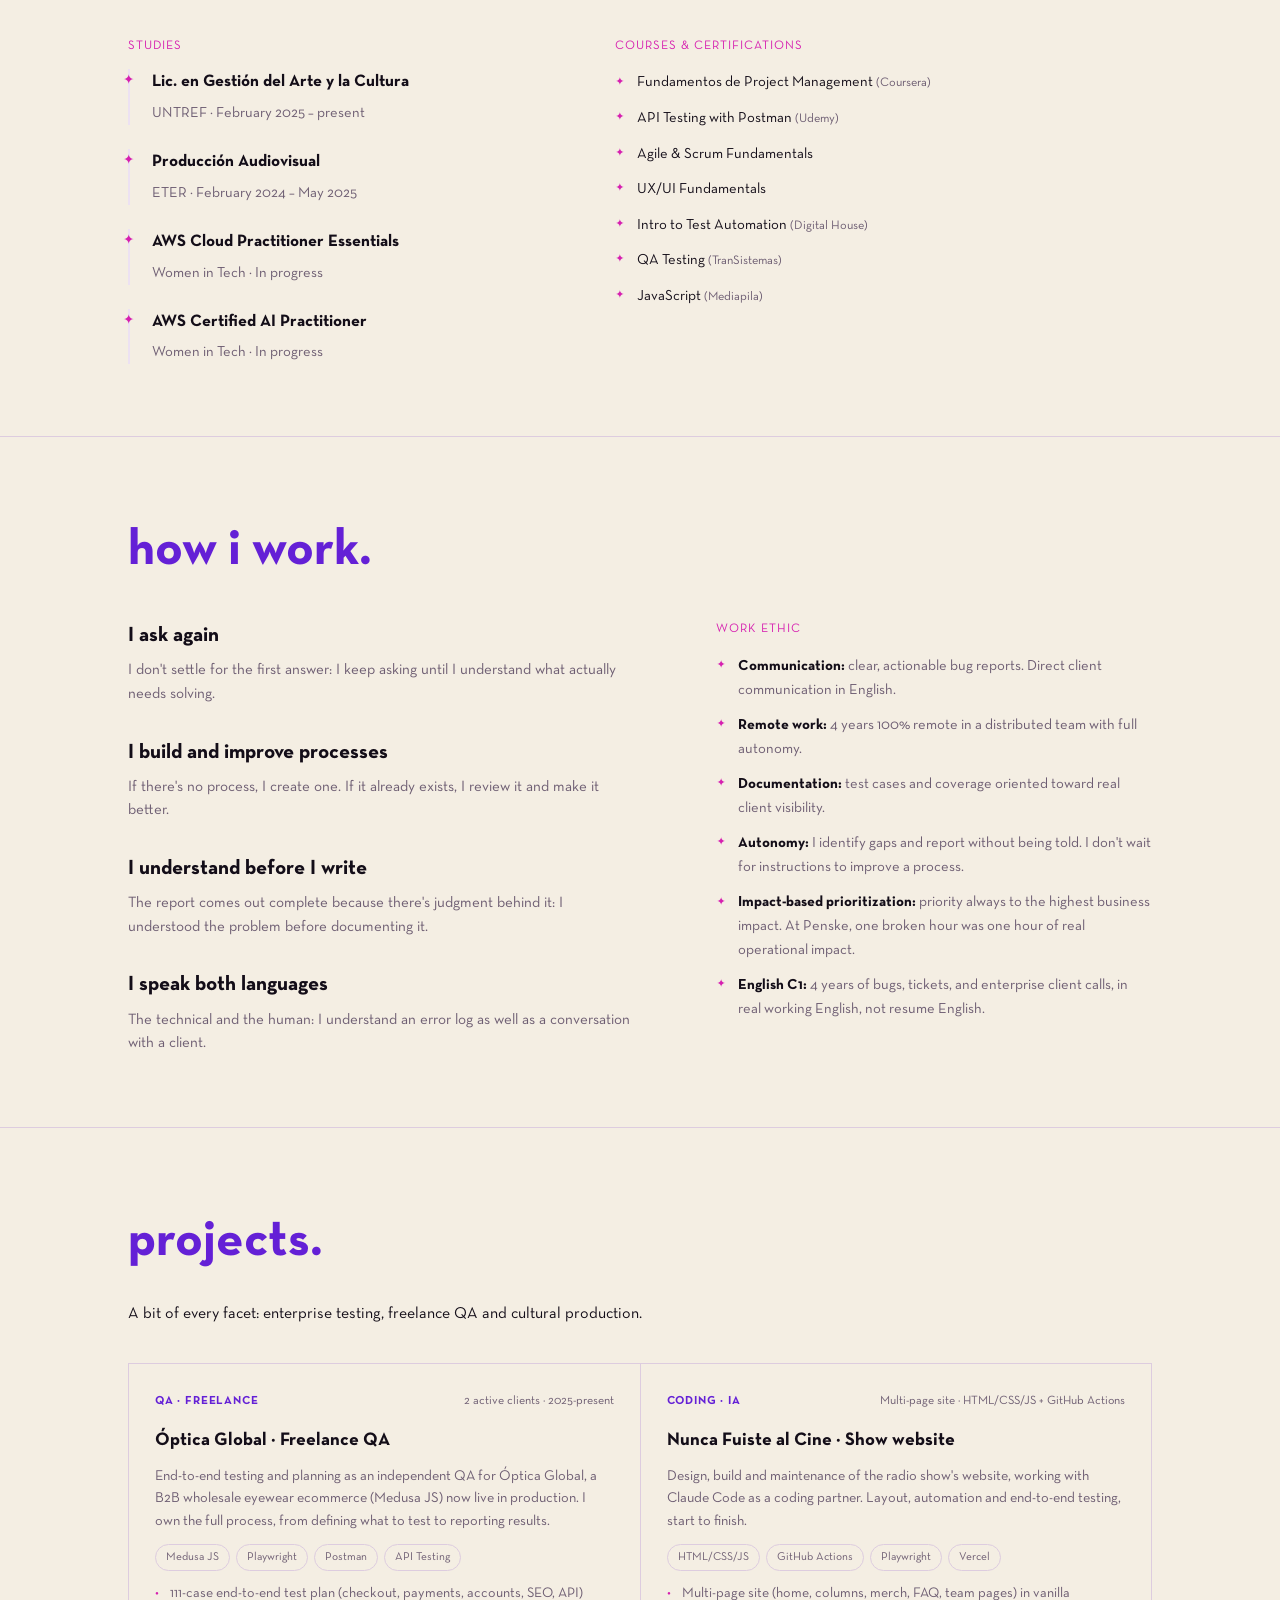
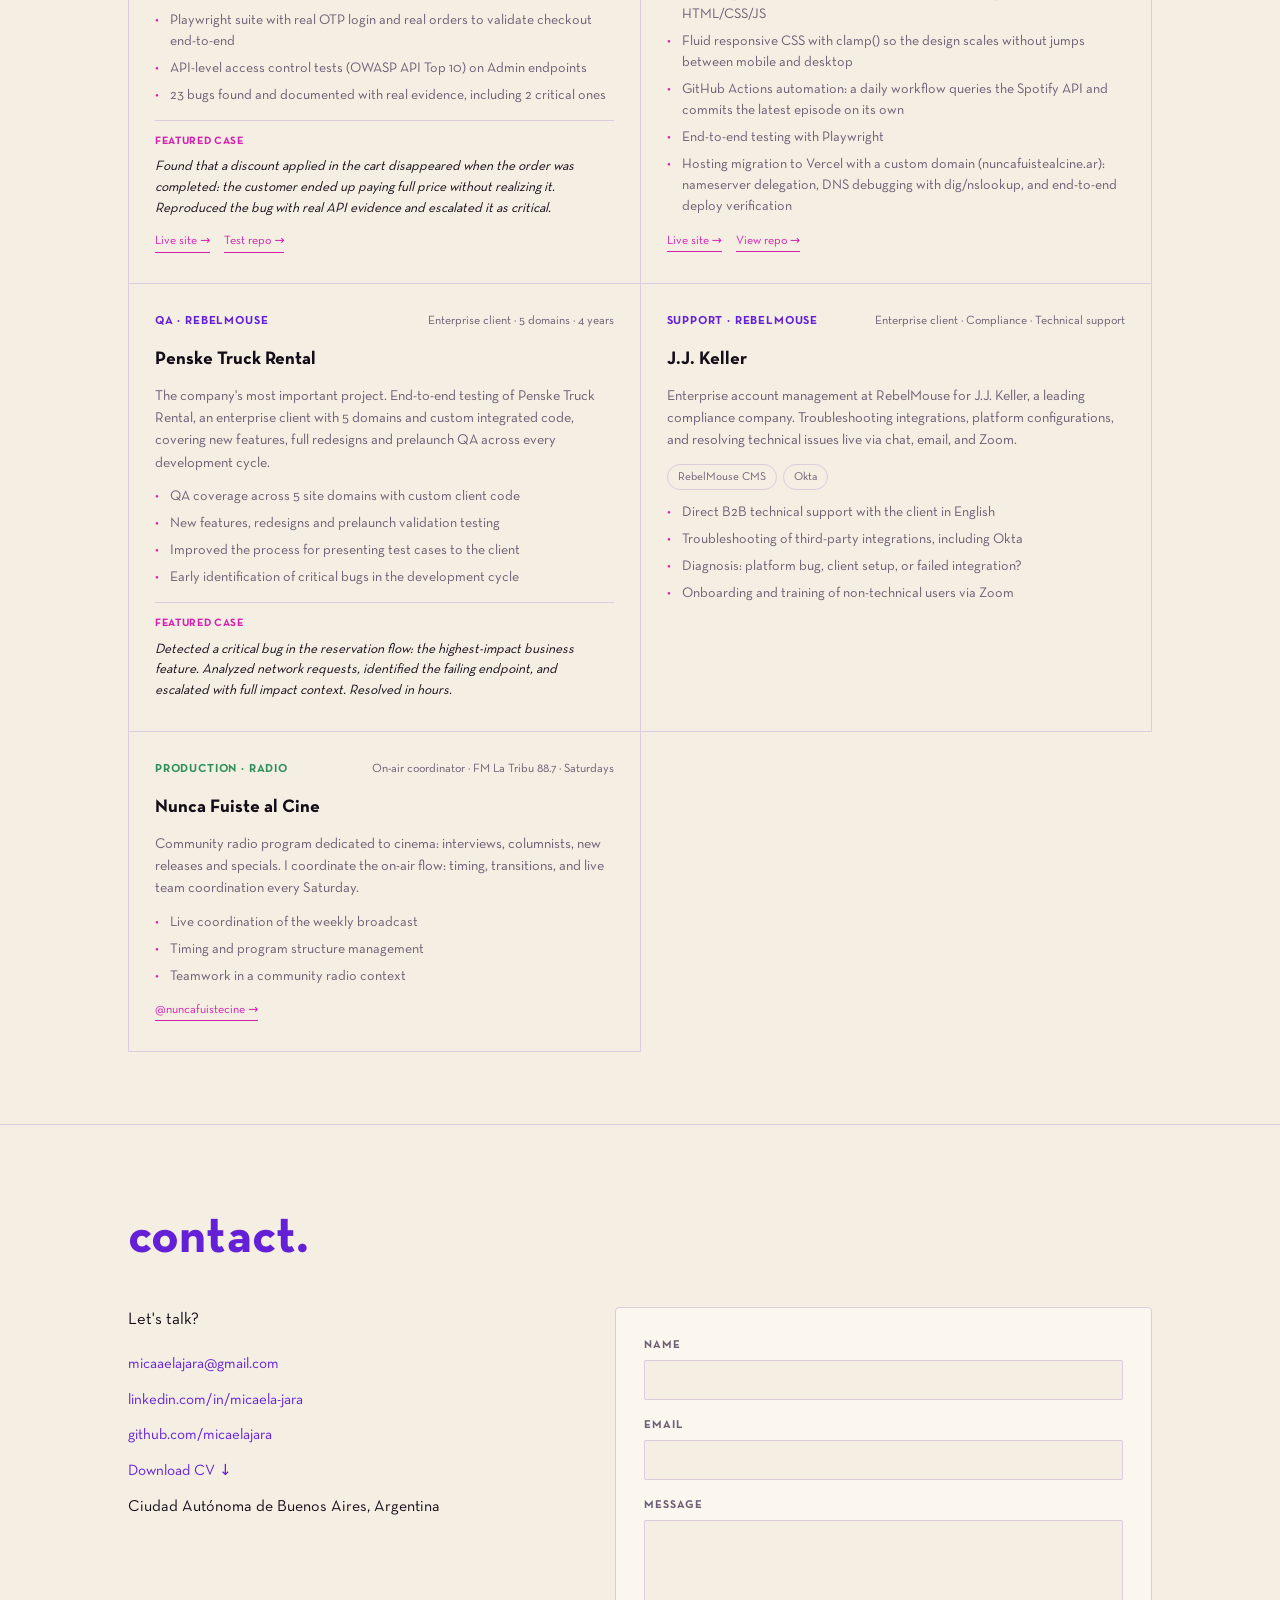
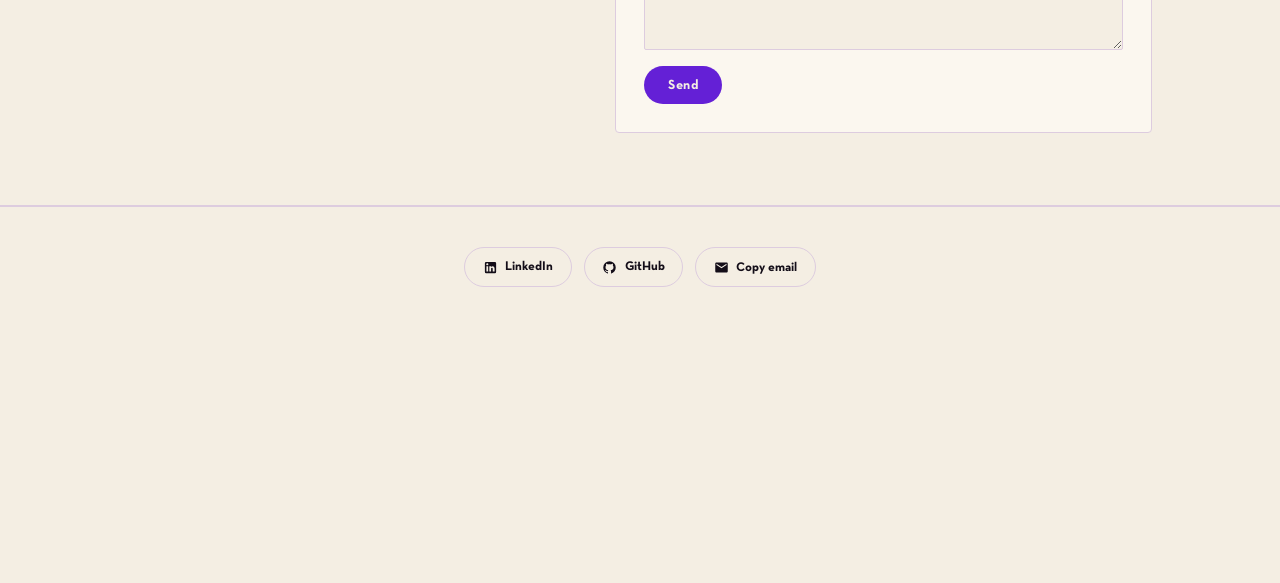
==== commit 5cd0be3a: "Rebuild completo: sitio a una sola página, diseño del artifact Reemplaza la estructura de 4 páginas " ====
--- a/contacto/index.html
+++ b/contacto/index.html
@@ -2,250 +2,11 @@
 <html lang="es">
   <head>
     <meta charset="UTF-8" />
-    <meta name="viewport" content="width=device-width, initial-scale=1.0" />
-    <title>Contacto · Micaela Jara</title>
-    <meta name="description" content="Contacto de Micaela Jara, QA Engineer disponible para trabajar." />
-
-    <!-- Open Graph / LinkedIn -->
-    <meta property="og:type" content="website" />
-    <meta property="og:url" content="https://micaelajara.github.io/contacto/" />
-    <meta property="og:title" content="Contacto · Micaela Jara" />
-    <meta property="og:description" content="Formas de contacto de Micaela Jara, QA Engineer." />
-    <meta property="og:image" content="https://micaelajara.github.io/img/preview.png" />
-    <meta property="og:image:width" content="1200" />
-    <meta property="og:image:height" content="630" />
-
-    <!-- Twitter Card -->
-    <meta name="twitter:card" content="summary_large_image" />
-    <meta name="twitter:title" content="Contacto · Micaela Jara" />
-    <meta name="twitter:description" content="Formas de contacto de Micaela Jara, QA Engineer." />
-    <meta name="twitter:image" content="https://micaelajara.github.io/img/preview.png" />
-
-    <!-- Google tag (gtag.js) -->
-    <script
-      async
-      src="https://www.googletagmanager.com/gtag/js?id=G-QLTYKBB8N1"
-    ></script>
-    <script>
-      window.dataLayer = window.dataLayer || [];
-      function gtag() {
-        dataLayer.push(arguments);
-      }
-      gtag("js", new Date());
-      gtag("config", "G-QLTYKBB8N1");
-    </script>
-
-    <link rel="icon" type="image/svg+xml" href="/favicon.svg" />
-    <link rel="manifest" href="/manifest.json" />
-    <meta name="theme-color" content="#7c3aed" />
-    <link rel="stylesheet" href="/styles.css" />
+    <meta http-equiv="refresh" content="0; url=/#contact" />
+    <link rel="canonical" href="https://micaelajara.github.io/#contact" />
+    <title>Micaela Jara</title>
   </head>
   <body>
-    <nav>
-      <button class="hamburger" id="hamburger" aria-label="Menú">
-        <span></span><span></span><span></span>
-      </button>
-      <ul class="nav-links" id="nav-links">
-        <li>
-          <a href="/" data-es="Home" data-en="Home" 
-            >Home</a
-          >
-        </li>
-        <li>
-          <a
-            href="/proyectos/"
-            data-es="Proyectos"
-            data-en="Projects"
-            >Proyectos</a
-          >
-        </li>
-        <li>
-          <a
-            href="/experiencia/"
-            data-es="Experiencia"
-            data-en="Experience"
-            >Experiencia</a
-          >
-        </li>
-        <li>
-          <a
-            href="/contacto/"
-            data-es="Contacto"
-            data-en="Contact"
-            class="active"
-            >Contacto</a
-          >
-        </li>
-      </ul>
-      <button class="lang-toggle" id="lang-btn">EN</button>
-    </nav>
-    <section id="contacto">
-      <div class="container">
-        <p class="section-eyebrow" data-es="Contacto" data-en="Contact">
-          Contacto
-        </p>
-        <h2 class="section-title" data-es="Hablemos." data-en="Let's talk.">
-          Hablemos.
-        </h2>
-        <div class="contact-grid">
-          <div class="contact-intro">
-            <p
-              data-es="Si querés hablar de trabajo, proyectos o simplemente conectar, escribime."
-              data-en="If you want to talk about work, projects or just connect, reach out."
-            >
-              Si querés hablar de trabajo, proyectos o simplemente conectar,
-              escribime.
-            </p>
-            <div class="contact-links">
-              <a href="mailto:micaaelajara@gmail.com" class="contact-link">
-                <span>✉</span> micaaelajara@gmail.com
-              </a>
-              <a
-                href="https://github.com/micaelajara"
-                target="_blank"
-                class="contact-link"
-              >
-                <span>↗</span> github.com/micaelajara
-              </a>
-            </div>
-            <a
-              href="https://linkedin.com/in/micaela-jara"
-              target="_blank"
-              class="li-card"
-            >
-              <img
-                src="/img/micaela.jpg"
-                alt="Micaela Jara"
-                class="li-card-photo"
-              />
-              <div class="li-card-info">
-                <p class="li-card-name">Micaela Jara</p>
-                <p
-                  class="li-card-title"
-                  data-es="QA Engineer · Tech Enthusiast · Project Maker"
-                  data-en="QA Engineer · Tech Enthusiast · Project Maker"
-                >
-                  QA Engineer · Tech Enthusiast · Project Maker
-                </p>
-              </div>
-              <span class="li-card-arrow">↗</span>
-            </a>
-          </div>
-
-          <div class="contact-right">
-            <div class="projects-deco-wrap contact-deco-wrap">
-              <img
-                src="/img/hannah2.jpg"
-                alt="All adventurous women do."
-                class="projects-deco contact-deco"
-              />
-            </div>
-            <form
-              class="contact-form"
-              id="contact-form"
-              action="https://formspree.io/f/xwvdbgdr"
-              method="POST"
-            >
-              <div class="form-group">
-                <label
-                  class="form-label"
-                  for="name"
-                  data-es="Nombre"
-                  data-en="Name"
-                  >Nombre</label
-                >
-                <input
-                  class="form-input"
-                  type="text"
-                  id="name"
-                  name="name"
-                  required
-                />
-              </div>
-              <div class="form-group">
-                <label class="form-label" for="email">Email</label>
-                <input
-                  class="form-input"
-                  type="email"
-                  id="email"
-                  name="email"
-                  required
-                />
-              </div>
-              <div class="form-group">
-                <label
-                  class="form-label"
-                  for="message"
-                  data-es="Mensaje"
-                  data-en="Message"
-                  >Mensaje</label
-                >
-                <textarea
-                  class="form-textarea"
-                  id="message"
-                  name="message"
-                  required
-                ></textarea>
-              </div>
-              <button
-                type="submit"
-                class="form-submit"
-                data-es="Enviar"
-                data-en="Send"
-              >
-                Enviar
-              </button>
-              <div class="form-success" id="form-success">
-                ¡Mensaje enviado! Te respondo pronto.
-              </div>
-            </form>
-          </div>
-          <!-- /contact-right -->
-        </div>
-      </div>
-    </section>
-    <hr class="divider" />
-    <footer>
-      <div class="footer-socials">
-        <a
-          href="https://linkedin.com/in/micaela-jara"
-          target="_blank"
-          class="social-btn"
-        >
-          <svg viewBox="0 0 24 24" fill="currentColor">
-            <path
-              d="M19 3A2 2 0 0 1 21 5V19A2 2 0 0 1 19 21H5A2 2 0 0 1 3 19V5A2 2 0 0 1 5 3H19M18.5 18.5V13.2A3.26 3.26 0 0 0 15.24 9.94C14.39 9.94 13.4 10.46 12.92 11.24V10.13H10.13V18.5H12.92V13.57A1.32 1.32 0 0 1 14.24 12.25A1.32 1.32 0 0 1 15.56 13.57V18.5H18.5M6.88 8.56A1.68 1.68 0 0 0 8.56 6.88C8.56 5.95 7.81 5.19 6.88 5.19A1.69 1.69 0 0 0 5.19 6.88C5.19 7.81 5.95 8.56 6.88 8.56M8.27 18.5V10.13H5.5V18.5H8.27Z"
-            />
-          </svg>
-          <span>LinkedIn</span>
-        </a>
-        <a
-          href="https://github.com/micaelajara"
-          target="_blank"
-          class="social-btn"
-        >
-          <svg viewBox="0 0 24 24" fill="currentColor">
-            <path
-              d="M12 2A10 10 0 0 0 2 12c0 4.42 2.87 8.17 6.84 9.5.5.08.66-.23.66-.5v-1.69c-2.77.6-3.36-1.34-3.36-1.34-.46-1.16-1.11-1.47-1.11-1.47-.91-.62.07-.6.07-.6 1 .07 1.53 1.03 1.53 1.03.87 1.52 2.34 1.07 2.91.83.09-.65.35-1.09.63-1.34-2.22-.25-4.55-1.11-4.55-4.92 0-1.11.38-2 1.03-2.71-.1-.25-.45-1.29.1-2.64 0 0 .84-.27 2.75 1.02.79-.22 1.65-.33 2.5-.33.85 0 1.71.11 2.5.33 1.91-1.29 2.75-1.02 2.75-1.02.55 1.35.2 2.39.1 2.64.65.71 1.03 1.6 1.03 2.71 0 3.82-2.34 4.66-4.57 4.91.36.31.69.92.69 1.85V21c0 .27.16.59.67.5C19.14 20.16 22 16.42 22 12A10 10 0 0 0 12 2Z"
-            />
-          </svg>
-          <span>GitHub</span>
-        </a>
-        <button class="social-btn" id="copy-email-btn">
-          <svg viewBox="0 0 24 24" fill="currentColor">
-            <path
-              d="M20 4H4c-1.1 0-2 .9-2 2v12c0 1.1.9 2 2 2h16c1.1 0 2-.9 2-2V6c0-1.1-.9-2-2-2zm0 4l-8 5-8-5V6l8 5 8-5v2z"
-            />
-          </svg>
-          <span data-es="Copiar email" data-en="Copy email">Copiar email</span>
-        </button>
-      </div>
-    </footer>
-
-    <button class="scroll-top" id="scroll-top" aria-label="Volver arriba">
-      ↑
-    </button>
-    <div class="copy-toast" id="copy-toast">¡Copiado!</div>
-    <script src="/script.js"></script>
+    <p>Redirigiendo a <a href="/#contact">micaelajara.github.io/#contact</a>…</p>
   </body>
 </html>
